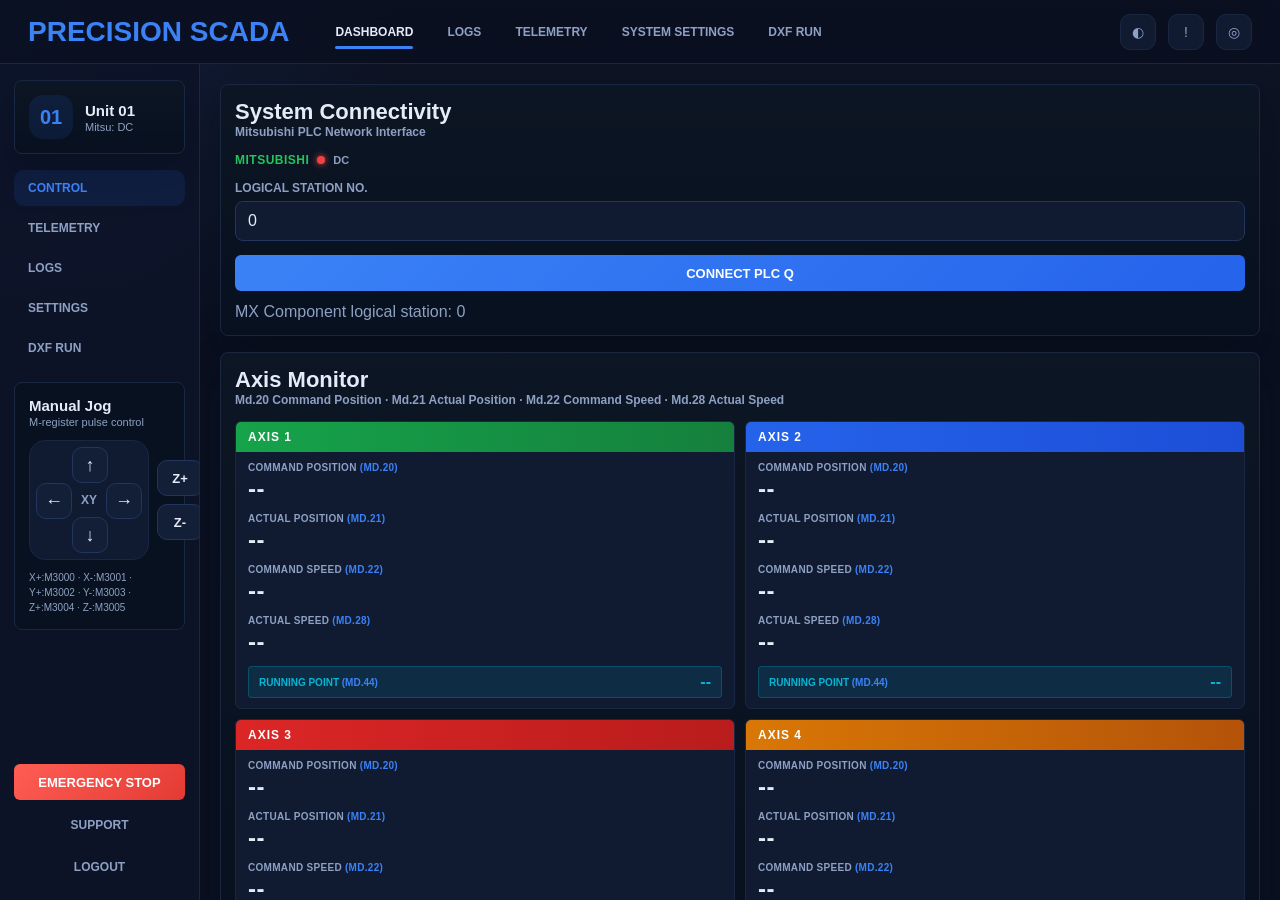
==== test1/ui/index.html @ fdf88c10 "30/4" ====
<!DOCTYPE html>
<html lang="en" class="theme-dark">

<head>
  <meta charset="utf-8">
  <meta name="viewport" content="width=device-width, initial-scale=1.0">
  <title>Gantry SCADA Robot Control</title>
  <link rel="stylesheet" href="styles.css">
</head>

<body>
  <div class="app-shell">
    <header class="topbar">
      <div class="brand-block">
        <div class="brand-title">PRECISION SCADA</div>
        <nav class="top-nav">
          <button class="nav-link is-active" data-view="control">DASHBOARD</button>
          <button class="nav-link" data-view="logs">LOGS</button>
          <button class="nav-link" data-view="telemetry">TELEMETRY</button>
          <button class="nav-link" data-placeholder="SYSTEM SETTINGS">SYSTEM SETTINGS</button>
          <button class="nav-link" data-view="dxf">DXF RUN</button>
        </nav>
      </div>
      <div class="top-actions">
        <button id="theme-toggle" class="icon-button" title="Toggle theme">◐</button>
        <button class="icon-button" data-placeholder="NOTIFICATIONS" title="Notifications">!</button>
        <button class="icon-button" data-placeholder="PROFILE" title="Profile">◎</button>
      </div>
    </header>

    <aside class="sidebar">
      <div class="unit-card">
        <div class="unit-badge">01</div>
        <div>
          <div class="unit-title">Unit 01</div>
          <div class="unit-subtitle" id="sidebar-status">Mitsu: DC</div>
        </div>
      </div>

      <nav class="side-nav">
        <button class="side-link is-active" data-view="control">CONTROL</button>
        <button class="side-link" data-view="telemetry">TELEMETRY</button>
        <button class="side-link" data-view="logs">LOGS</button>
        <button class="side-link" data-placeholder="SETTINGS">SETTINGS</button>
        <button class="side-link" data-view="dxf">DXF RUN</button>
      </nav>

      <!-- Manual Jog in sidebar -->
      <div class="sidebar-jog">
        <div class="sidebar-jog-title">Manual Jog</div>
        <div class="sidebar-jog-subtitle">M-register pulse control</div>
        <div class="jog-layout-sidebar">
          <div class="jog-pad-sm">
            <button class="jog-btn-sm up" data-jog-offset="2">↑</button>
            <button class="jog-btn-sm left" data-jog-offset="1">←</button>
            <button class="jog-btn-sm right" data-jog-offset="0">→</button>
            <button class="jog-btn-sm down" data-jog-offset="3">↓</button>
            <div class="jog-center-sm">XY</div>
          </div>
          <div class="jog-z-stack-sm">
            <button class="jog-btn-sm z" data-jog-offset="4">Z+</button>
            <button class="jog-btn-sm z" data-jog-offset="5">Z-</button>
          </div>
        </div>
        <div class="jog-addr-info">X+:M3000 · X-:M3001 · Y+:M3002 · Y-:M3003 ·
          Z+:M3004 · Z-:M3005</div>
      </div>

      <div class="sidebar-footer">
        <button id="emergency-stop" class="danger-button full-width">EMERGENCY STOP</button>
        <button class="side-footer-link" data-placeholder="SUPPORT">SUPPORT</button>
        <button class="side-footer-link" data-placeholder="LOGOUT">LOGOUT</button>
      </div>
    </aside>

    <main class="content">
      <!-- ========== DASHBOARD ========== -->
      <section id="view-control" class="view is-active">
        <div class="dashboard-grid">
          <!-- System Connectivity -->
          <div class="panel panel-connection">
            <div class="panel-header">
              <div>
                <div class="panel-title">System Connectivity</div>
                <div class="panel-subtitle">Mitsubishi PLC Network Interface</div>
              </div>
            </div>

            <div class="conn-section">
              <div class="conn-label-row">
                <span class="conn-brand">MITSUBISHI</span>
                <span id="plc-status-dot" class="status-dot disconnected"></span>
                <span id="plc-status-text" class="status-dot-text">DC</span>
              </div>
              <label class="field-label" for="plc-station">LOGICAL STATION NO.</label>
              <input id="plc-station" class="text-input" type="number" value="0">
              <button id="connect-button" class="primary-button full-width connect-btn-q">CONNECT PLC Q</button>
            </div>

            <div id="connection-meta" class="muted-text" style="margin-top:12px;">MX Component logical station: 0</div>
          </div>

          <!-- Axis Monitor -->
          <div class="panel panel-axis-monitor">
            <div class="panel-header">
              <div>
                <div class="panel-title">Axis Monitor</div>
                <div class="panel-subtitle">Md.20 Command Position · Md.21 Actual Position · Md.22 Command Speed · Md.28
                  Actual Speed</div>
              </div>
            </div>
            <div class="axis-grid" id="axis-grid">
              <!-- Axis 1 -->
              <div class="axis-card">
                <div class="axis-header accent-axis-1">AXIS 1</div>
                <div class="axis-body">
                  <div class="axis-field">
                    <div class="axis-field-label">COMMAND POSITION <span class="axis-md">(Md.20)</span></div>
                    <div class="axis-field-value" id="axis1-md20">--</div>
                  </div>
                  <div class="axis-field">
                    <div class="axis-field-label">ACTUAL POSITION <span class="axis-md">(Md.21)</span></div>
                    <div class="axis-field-value" id="axis1-md21">--</div>
                  </div>
                  <div class="axis-field">
                    <div class="axis-field-label">COMMAND SPEED <span class="axis-md">(Md.22)</span></div>
                    <div class="axis-field-value" id="axis1-md22">--</div>
                  </div>
                  <div class="axis-field">
                    <div class="axis-field-label">ACTUAL SPEED <span class="axis-md">(Md.28)</span></div>
                    <div class="axis-field-value" id="axis1-md28">--</div>
                  </div>
                  <div class="axis-running-point" id="axis1-rp-bar">
                    <span class="rp-label">RUNNING POINT <span class="axis-md">(Md.44)</span></span>
                    <span class="rp-value" id="axis1-md44">--</span>
                  </div>
                </div>
              </div>
              <!-- Axis 2 -->
              <div class="axis-card">
                <div class="axis-header accent-axis-2">AXIS 2</div>
                <div class="axis-body">
                  <div class="axis-field">
                    <div class="axis-field-label">COMMAND POSITION <span class="axis-md">(Md.20)</span></div>
                    <div class="axis-field-value" id="axis2-md20">--</div>
                  </div>
                  <div class="axis-field">
                    <div class="axis-field-label">ACTUAL POSITION <span class="axis-md">(Md.21)</span></div>
                    <div class="axis-field-value" id="axis2-md21">--</div>
                  </div>
                  <div class="axis-field">
                    <div class="axis-field-label">COMMAND SPEED <span class="axis-md">(Md.22)</span></div>
                    <div class="axis-field-value" id="axis2-md22">--</div>
                  </div>
                  <div class="axis-field">
                    <div class="axis-field-label">ACTUAL SPEED <span class="axis-md">(Md.28)</span></div>
                    <div class="axis-field-value" id="axis2-md28">--</div>
                  </div>
                  <div class="axis-running-point" id="axis2-rp-bar">
                    <span class="rp-label">RUNNING POINT <span class="axis-md">(Md.44)</span></span>
                    <span class="rp-value" id="axis2-md44">--</span>
                  </div>
                </div>
              </div>
              <!-- Axis 3 -->
              <div class="axis-card">
                <div class="axis-header accent-axis-3">AXIS 3</div>
                <div class="axis-body">
                  <div class="axis-field">
                    <div class="axis-field-label">COMMAND POSITION <span class="axis-md">(Md.20)</span></div>
                    <div class="axis-field-value" id="axis3-md20">--</div>
                  </div>
                  <div class="axis-field">
                    <div class="axis-field-label">ACTUAL POSITION <span class="axis-md">(Md.21)</span></div>
                    <div class="axis-field-value" id="axis3-md21">--</div>
                  </div>
                  <div class="axis-field">
                    <div class="axis-field-label">COMMAND SPEED <span class="axis-md">(Md.22)</span></div>
                    <div class="axis-field-value" id="axis3-md22">--</div>
                  </div>
                  <div class="axis-field">
                    <div class="axis-field-label">ACTUAL SPEED <span class="axis-md">(Md.28)</span></div>
                    <div class="axis-field-value" id="axis3-md28">--</div>
                  </div>
                  <div class="axis-running-point" id="axis3-rp-bar">
                    <span class="rp-label">RUNNING POINT <span class="axis-md">(Md.44)</span></span>
                    <span class="rp-value" id="axis3-md44">--</span>
                  </div>
                </div>
              </div>
              <!-- Axis 4 -->
              <div class="axis-card">
                <div class="axis-header accent-axis-4">AXIS 4</div>
                <div class="axis-body">
                  <div class="axis-field">
                    <div class="axis-field-label">COMMAND POSITION <span class="axis-md">(Md.20)</span></div>
                    <div class="axis-field-value" id="axis4-md20">--</div>
                  </div>
                  <div class="axis-field">
                    <div class="axis-field-label">ACTUAL POSITION <span class="axis-md">(Md.21)</span></div>
                    <div class="axis-field-value" id="axis4-md21">--</div>
                  </div>
                  <div class="axis-field">
                    <div class="axis-field-label">COMMAND SPEED <span class="axis-md">(Md.22)</span></div>
                    <div class="axis-field-value" id="axis4-md22">--</div>
                  </div>
                  <div class="axis-field">
                    <div class="axis-field-label">ACTUAL SPEED <span class="axis-md">(Md.28)</span></div>
                    <div class="axis-field-value" id="axis4-md28">--</div>
                  </div>
                  <div class="axis-running-point" id="axis4-rp-bar">
                    <span class="rp-label">RUNNING POINT <span class="axis-md">(Md.44)</span></span>
                    <span class="rp-value" id="axis4-md44">--</span>
                  </div>
                </div>
              </div>
            </div>
          </div>

          <!-- System Events -->
          <div class="panel panel-events">
            <div class="panel-header">
              <div>
                <div class="panel-title">System Events</div>
                <div class="panel-subtitle">DXF run progress · Errors · Connection events</div>
              </div>
              <button id="clear-events-button" class="text-button">Clear</button>
            </div>
            <div id="events-list" class="events-list">
              <div id="events-empty" class="events-empty">No events yet.</div>
            </div>
          </div>
        </div>
      </section>

      <!-- ========== LOGS ========== -->
      <section id="view-logs" class="view">
        <div class="panel">
          <div class="panel-header">
            <div>
              <div class="panel-title">Logs</div>
              <div class="panel-subtitle">Các giao dịch đọc/ghi PLC</div>
            </div>
            <div>
              <button id="clear-logs-button" class="text-button">Clear</button>
            </div>
          </div>

          <div class="table-frame">
            <table class="data-table compact">
              <thead>
                <tr>
                  <th>Time</th>
                  <th>Dir</th>
                  <th>Address</th>
                  <th>Value</th>
                  <th>Status</th>
                  <th>Message</th>
                </tr>
              </thead>
              <tbody id="logs-table-body"></tbody>
            </table>
            <div id="logs-empty" class="empty-state">No logs yet.</div>
          </div>
        </div>
      </section>

      <!-- ========== TELEMETRY ========== -->
      <section id="view-telemetry" class="view">
        <div class="panel">
          <div class="panel-header">
            <div>
              <div class="panel-title">Telemetry</div>
              <div class="panel-subtitle">Live D registers and Un\\Gx buffers</div>
            </div>
          </div>

          <div id="telemetry-content" class="telemetry-content">
            <!-- content populated by app.js renderTelemetry() -->
            <div class="telemetry-empty">Không có dữ liệu telemetry. Kết nối PLC để kích hoạt.</div>
          </div>

          <div class="telemetry-actions" style="margin-top:12px; display:flex; gap:8px; align-items:center;">
            <input id="write-buffer-path" class="text-input compact" type="text" placeholder="D100, M10, U0\G2006..."
              value="D100" style="width:240px;" />
            <input id="write-buffer-value" class="text-input compact" type="number" placeholder="Value" value="12345"
              style="width:140px;" />
            <button id="write-buffer-button" class="primary-button compact">Write Data</button>
          </div>
        </div>
      </section>

      <!-- ========== DXF RUN ========== -->
      <section id="view-dxf" class="view">
        <div class="panel dxf-toolbar">
          <div class="toolbar-field toolbar-path">
            <input id="cad-path" class="text-input compact" type="text" placeholder="Đường dẫn cad" readonly>
          </div>
          <div class="toolbar-field toolbar-file">
            <input id="cad-file" class="text-input compact" type="text" placeholder="Tên file" readonly>
          </div>
          <button id="open-dxf" class="primary-button toolbar-open compact">Open</button>
        </div>

        <div class="dxf-grid">
          <div class="panel panel-preview">
            <div class="preview-frame">
              <svg id="cad-preview" viewBox="0 0 1000 560" preserveAspectRatio="xMidYMid meet"></svg>
              <div id="cad-placeholder" class="preview-placeholder">View CAD</div>
            </div>

            <div class="dxf-actions">
              <div class="action-row">
                <button class="primary-button" data-assign-slot="start">Điểm bắt đầu</button>
                <button class="primary-button" data-assign-slot="glueStart">Bắt đầu bơm keo</button>
                <button class="primary-button" data-assign-slot="glueEnd">Kết thúc bơm keo</button>
                <button class="primary-button" data-process-key="zDown">Z hạ</button>
                <button class="primary-button" data-process-key="zSafe">Z an toàn</button>
                <button class="primary-button" data-process-key="speed">Tốc độ</button>
              </div>
              <div class="action-row">
                <button id="import-cad-to-process-button" class="primary-button">Import CAD → Process</button>
                <button id="send-cad-x-button" class="primary-button">Send CAD X</button>
                <button class="primary-button secondary-tone" data-run-action="resume">Resume</button>
                <button class="primary-button secondary-tone" data-run-action="pause">Pause</button>
                <button class="primary-button" data-run-action="start">Start</button>
              </div>
            </div>

          </div>
          <div class="panel panel-points">
            <div class="table-frame tall">
              <table class="data-table compact points-table">
                <thead>
                  <tr>
                    <th>STT</th>
                    <th>Loại đường</th>
                    <th>Bắt đầu X</th>
                    <th>Bắt đầu Y</th>
                    <th>Kết thúc X</th>
                    <th>Kết thúc Y</th>
                    <th>Tâm X</th>
                    <th>Tâm Y</th>
                  </tr>
                </thead>
                <tbody id="points-table-body"></tbody>
              </table>
            </div>
          </div>

          <div class="panel panel-process">
            <div class="table-frame short">
              <table class="data-table compact">
                <thead>
                  <tr>
                    <th>Loại chuyển động</th>
                    <th>Giá trị M code</th>
                    <th>Dwell</th>
                    <th>Tốc độ</th>
                    <th>Tọa độ cuối (X;Y)</th>
                    <th>Tọa độ tâm (X;Y)</th>
                  </tr>
                </thead>
                <tbody id="process-table-body"></tbody>
              </table>
            </div>

            <!-- Instruction / Notes area added -->
            <div class="dxf-notes"
              style="margin-top: 12px; font-size: 12px; color: var(--muted); display: flex; gap: 20px;">
              <strong>Giá trị M code:</strong>
              <span>M code = 1 (Bật bơm keo)</span>
              <span>M code = 2 (Dừng bơm keo)</span>
            </div>

          </div>
        </div>
      </section>
    </main>
  </div>

  <div id="toast-container" class="toast-container"></div>

  <div id="prompt-modal" class="modal-backdrop hidden">
    <div class="modal-card">
      <div id="modal-title" class="modal-title">Input</div>
      <div id="modal-label" class="modal-label"></div>
      <input id="modal-input" class="text-input" type="text">
      <div class="modal-actions">
        <button id="modal-cancel" class="secondary-button">Cancel</button>
        <button id="modal-confirm" class="primary-button">OK</button>
      </div>
    </div>
  </div>

  <script src="app.js"></script>
</body>

</html>
---- test1/ui/styles.css ----
:root {
  --bg: #0a1020;
  --bg-elevated: #0f172a;
  --panel: #08111f;
  --panel-2: #101b31;
  --panel-3: #131f36;
  --border: #1a2743;
  --border-strong: #23355d;
  --text: #e5ecf8;
  --muted: #8ea0c3;
  --brand: #3b82f6;
  --brand-strong: #2563eb;
  --green: #22c55e;
  --orange: #fb923c;
  --red: #ef4444;
  --yellow: #f8cc63;
  --cyan: #06b6d4;
  --card-shadow: 0 18px 40px rgba(3, 8, 20, 0.32);
  --radius-lg: 8px;
  --radius-md: 6px;
  --radius-sm: 4px;
  --font: "Segoe UI", Arial, sans-serif;
}

html.theme-light {
  --bg: #f4f7fc;
  --bg-elevated: #ffffff;
  --panel: #ffffff;
  --panel-2: #f7f9fe;
  --panel-3: #eff4ff;
  --border: #d7e1f4;
  --border-strong: #c2d2ef;
  --text: #152238;
  --muted: #6d7f9c;
  --brand: #2563eb;
  --brand-strong: #1d4ed8;
  --green: #16a34a;
  --orange: #f97316;
  --red: #dc2626;
  --yellow: #d8a322;
  --cyan: #0891b2;
  --card-shadow: 0 20px 36px rgba(37, 99, 235, 0.12);
}

* { box-sizing: border-box; }

html, body {
  width: 100%; height: 100%; margin: 0;
  font-family: var(--font);
  background: var(--bg);
  color: var(--text);
}
body { overflow: hidden; }
button, input { font: inherit; }
button { cursor: pointer; }
.hidden { display: none !important; }

/* ─── App Shell ─── */
.app-shell {
  display: grid;
  grid-template-columns: 240px 1fr;
  grid-template-rows: 64px 1fr;
  width: 100%; height: 100%;
  background:
    radial-gradient(circle at top left, rgba(37, 99, 235, 0.12), transparent 26%),
    linear-gradient(180deg, rgba(255,255,255,0.02), transparent 38%),
    var(--bg);
}

/* ─── Topbar ─── */
.topbar {
  grid-column: 1 / 3;
  display: flex; align-items: center; justify-content: space-between;
  padding: 0 28px;
  border-bottom: 1px solid var(--border);
  background: rgba(10, 16, 32, 0.86);
  backdrop-filter: blur(14px);
}
html.theme-light .topbar { background: rgba(255,255,255,0.92); }

.brand-block { display: flex; align-items: center; gap: 34px; }
.brand-title { color: var(--brand); font-size: 28px; font-weight: 700; }

.top-nav, .top-actions, .side-nav, .sidebar-footer, .action-group, .modal-actions {
  display: flex; align-items: center;
}
.top-nav { gap: 10px; }
.top-actions { gap: 12px; }

.nav-link, .side-link, .side-footer-link, .text-button {
  border: 0; background: transparent; color: var(--muted);
  font-size: 12px; font-weight: 700; padding: 10px 12px; letter-spacing: 0;
}
.nav-link.is-active, .side-link.is-active { color: var(--text); position: relative; }
.nav-link.is-active::after {
  content: ""; position: absolute; left: 12px; right: 12px; bottom: 0;
  height: 3px; border-radius: 999px; background: var(--brand);
}

.icon-button {
  width: 36px; height: 36px; border: 1px solid var(--border); border-radius: 10px;
  background: var(--panel-2); color: var(--muted); font-size: 14px;
}

/* ─── Sidebar ─── */
.sidebar {
  display: flex; flex-direction: column; gap: 16px;
  padding: 16px 14px; border-right: 1px solid var(--border);
  background: rgba(13, 20, 40, 0.78); overflow-y: auto;
}
html.theme-light .sidebar { background: #f6f8fd; }

.unit-card, .panel, .modal-card {
  border: 1px solid var(--border); border-radius: var(--radius-lg);
  background: linear-gradient(180deg, rgba(255,255,255,0.02), transparent 80%), var(--panel);
  box-shadow: var(--card-shadow);
}
.unit-card { display: flex; align-items: center; gap: 12px; padding: 14px; }
.unit-badge {
  width: 44px; height: 44px; border-radius: 14px;
  display: flex; align-items: center; justify-content: center;
  background: rgba(37, 99, 235, 0.12); color: var(--brand);
  font-size: 20px; font-weight: 700;
}
.unit-title { font-size: 15px; font-weight: 700; }
.unit-subtitle { margin-top: 2px; font-size: 11px; color: var(--muted); }

.side-nav { flex-direction: column; align-items: stretch; gap: 4px; }
.side-link { text-align: left; border-radius: 10px; padding: 11px 14px; }
.side-link.is-active { background: rgba(37, 99, 235, 0.12); color: var(--brand); }

/* ─── Sidebar Jog ─── */
.sidebar-jog {
  padding: 14px; border: 1px solid var(--border); border-radius: var(--radius-lg);
  background: var(--panel);
}
.sidebar-jog-title { font-size: 15px; font-weight: 700; margin-bottom: 2px; }
.sidebar-jog-subtitle { font-size: 11px; color: var(--muted); margin-bottom: 12px; }

.jog-layout-sidebar { display: flex; align-items: center; gap: 8px; margin-bottom: 10px; }

.jog-pad-sm {
  position: relative; width: 120px; height: 120px;
  border-radius: 16px; background: var(--panel-2); border: 1px solid var(--border);
  flex-shrink: 0;
}
.jog-center-sm {
  position: absolute; inset: 0; display: flex; align-items: center; justify-content: center;
  color: var(--muted); font-size: 12px; font-weight: 700; pointer-events: none;
}
.jog-btn-sm {
  position: absolute; width: 36px; height: 36px;
  border: 1px solid var(--border-strong); border-radius: 10px;
  background: var(--panel-3); color: var(--text);
  font-size: 18px; font-weight: 700; cursor: pointer;
  display: flex; align-items: center; justify-content: center; padding: 0;
}
.jog-btn-sm.up { top: 6px; left: 42px; }
.jog-btn-sm.left { top: 42px; left: 6px; }
.jog-btn-sm.right { top: 42px; right: 6px; }
.jog-btn-sm.down { bottom: 6px; left: 42px; }
.jog-btn-sm.z { position: static; width: 46px; font-size: 13px; height: 36px; }

.jog-z-stack-sm { display: flex; flex-direction: column; gap: 8px; }

.jog-addr-info {
  font-size: 10px; color: var(--muted); line-height: 1.5;
  word-break: break-word;
}

.sidebar-footer { margin-top: auto; flex-direction: column; align-items: stretch; gap: 8px; }

/* ─── Main Content ─── */
.content { overflow: auto; padding: 20px; }
.view { display: none; }
.view.is-active { display: block; }

/* ─── Dashboard Grid ─── */
.dashboard-grid {
  display: grid;
  grid-template-columns: 320px 1fr;
  grid-template-rows: auto 1fr;
  grid-template-areas:
    "connect axis-monitor"
    "events events";
  gap: 16px;
  min-height: calc(100vh - 100px);
}

.panel { padding: 14px; }
.panel-connection { grid-area: connect; align-self: start; }
.panel-axis-monitor { grid-area: axis-monitor; }
.panel-events { grid-area: events; display: flex; flex-direction: column; }

.panel-header {
  display: flex; align-items: center; justify-content: space-between;
  gap: 12px; margin-bottom: 14px;
}
.panel-title { font-size: 22px; font-weight: 700; }
.panel-title.center { text-align: center; }

.panel-subtitle, .muted-text, .field-label, .metric-raw,
.jog-base, .panel-caption, .slider-scale, .modal-label {
  color: var(--muted);
}
.panel-subtitle, .field-label, .metric-title,
.slider-scale, .side-footer-link, .text-button {
  font-size: 12px; font-weight: 600;
}

/* ─── Connection Section ─── */
.conn-section { margin-top: 8px; }
.conn-label-row {
  display: flex; align-items: center; gap: 8px; margin-bottom: 14px;
}
.conn-brand { font-size: 12px; font-weight: 700; color: var(--green); letter-spacing: 0.5px; }
.status-dot {
  width: 8px; height: 8px; border-radius: 50%; display: inline-block;
}
.status-dot.connected { background: var(--green); box-shadow: 0 0 6px var(--green); }
.status-dot.disconnected { background: var(--red); box-shadow: 0 0 6px var(--red); }
.status-dot-text { font-size: 11px; font-weight: 700; color: var(--muted); }

.field-label { display: block; margin-bottom: 6px; }

.text-input {
  width: 100%; border: 1px solid var(--border-strong); border-radius: 8px;
  padding: 10px 12px; margin-bottom: 14px;
  background: var(--panel-2); color: var(--text); outline: none;
}
.text-input:focus { border-color: var(--brand); box-shadow: 0 0 0 3px rgba(59,130,246,0.18); }

.primary-button, .secondary-button, .danger-button {
  border: 0; border-radius: 6px; min-height: 36px;
  padding: 0 16px; font-size: 13px; font-weight: 700; letter-spacing: 0;
}
.primary-button { color: white; background: linear-gradient(135deg, var(--brand), var(--brand-strong)); }
.primary-button.secondary-tone { background: #263755; }
.secondary-button { color: var(--text); background: var(--panel-3); border: 1px solid var(--border); }
.danger-button { color: white; background: linear-gradient(135deg, #ff5d54, #e33b34); }
.full-width { width: 100%; }

.connect-btn-q { background: linear-gradient(135deg, var(--brand), var(--brand-strong)); }

/* ─── Axis Monitor ─── */
.axis-grid {
  display: grid;
  grid-template-columns: repeat(4, 1fr);
  gap: 12px;
}

.axis-card {
  border: 1px solid var(--border); border-radius: var(--radius-md);
  background: var(--panel-2); overflow: hidden;
}
.axis-header {
  padding: 8px 12px; font-size: 12px; font-weight: 800;
  letter-spacing: 1px; color: #fff;
}
.axis-header.accent-axis-1 { background: linear-gradient(90deg, #16a34a, #15803d); }
.axis-header.accent-axis-2 { background: linear-gradient(90deg, #2563eb, #1d4ed8); }
.axis-header.accent-axis-3 { background: linear-gradient(90deg, #dc2626, #b91c1c); }
.axis-header.accent-axis-4 { background: linear-gradient(90deg, #d97706, #b45309); }

.axis-body { padding: 10px 12px; }

.axis-field { margin-bottom: 10px; }
.axis-field-label {
  font-size: 10px; font-weight: 700; color: var(--muted);
  text-transform: uppercase; letter-spacing: 0.3px; margin-bottom: 2px;
}
.axis-md { color: var(--brand); }
.axis-field-value {
  font-size: 24px; font-weight: 700; font-variant-numeric: tabular-nums;
  color: var(--text); min-height: 28px; letter-spacing: 0.5px;
}

.axis-running-point {
  display: flex; align-items: center; justify-content: space-between;
  padding: 6px 10px; border-radius: var(--radius-sm);
  background: rgba(6, 182, 212, 0.12); border: 1px solid rgba(6, 182, 212, 0.25);
  margin-top: 8px;
}
.axis-running-point.active {
  background: rgba(34, 197, 94, 0.15); border-color: rgba(34, 197, 94, 0.35);
}
.rp-label { font-size: 10px; font-weight: 700; color: var(--cyan); text-transform: uppercase; }
.rp-value { font-size: 16px; font-weight: 800; color: var(--cyan); }
.axis-running-point.active .rp-label,
.axis-running-point.active .rp-value { color: var(--green); }

/* ─── System Events ─── */
.events-list {
  flex: 1; overflow-y: auto;
  border: 1px solid var(--border); border-radius: var(--radius-sm);
  background: rgba(0,0,0,0.2); padding: 8px 12px;
  font-size: 13px; color: var(--muted); min-height: 140px;
}
.events-empty { padding: 16px; text-align: center; color: var(--muted); font-size: 12px; }
.event-row { padding: 3px 0; border-bottom: 1px solid rgba(255,255,255,0.04); }
.event-row:last-child { border-bottom: none; }
.event-time { color: var(--muted); margin-right: 8px; }
.event-tag {
  display: inline-block; padding: 1px 6px; border-radius: 3px;
  font-size: 10px; font-weight: 700; margin-right: 6px;
}
.event-tag.info { background: rgba(59,130,246,0.2); color: #60a5fa; }
.event-tag.success { background: rgba(34,197,94,0.2); color: #4ade80; }
.event-tag.error { background: rgba(239,68,68,0.2); color: #f87171; }
.event-tag.security { background: rgba(168,85,247,0.2); color: #c084fc; }
.event-msg { color: var(--text); }

/* ─── Status Banner (legacy compat) ─── */
.status-banner {
  display: flex; align-items: center; min-height: 36px;
  padding: 0 14px; margin-bottom: 14px; border-radius: 10px;
  font-size: 12px; font-weight: 700;
}
.status-banner.connected { background: rgba(34,197,94,0.16); color: #74e09a; }
.status-banner.disconnected { background: rgba(239,68,68,0.18); color: #ff9999; }

/* ─── Tables ─── */
.table-frame {
  position: relative; min-height: 120px;
  border-radius: 4px; border: 1px solid var(--border);
  overflow: auto; background: rgba(255,255,255,0.02);
}
.table-frame.tall { max-height: 290px; overflow: auto; }
.table-frame.short { max-height: 300px; overflow: auto; }

.data-table { width: 100%; border-collapse: collapse; }
.data-table th, .data-table td {
  padding: 10px 12px; border-bottom: 1px solid var(--border);
  text-align: left; font-size: 12px;
}
.data-table th {
  position: sticky; top: 0; z-index: 5;
  background: rgba(19, 31, 54, 0.98);
  font-size: 11px; color: var(--muted);
}
html.theme-light .data-table th { background: rgba(239, 244, 255, 0.98); }

.data-table tbody tr { transition: background 0.15s ease; }
.data-table tbody tr:hover { background: rgba(59, 130, 246, 0.08); }
.data-table tbody tr.is-selected { background: rgba(59, 130, 246, 0.16); }

.data-table.compact th, .data-table.compact td { font-size: 11px; padding: 6px 4px; }
.data-table .text-input {
  background: transparent; border: 1px solid transparent;
  border-radius: 4px; padding: 4px; font-size: 11px;
  color: var(--text); box-shadow: none; transition: all 0.2s; text-align: center;
}
.data-table .text-input:hover { background: rgba(255,255,255,0.04); border-color: var(--border); }
.data-table .text-input:focus {
  background: var(--panel-2); border-color: var(--brand);
  box-shadow: 0 0 0 2px rgba(59,130,246,0.2);
}

.action-col { width: 48px; }
.row-action {
  border: 0; width: 26px; height: 26px; border-radius: 8px;
  background: rgba(239, 68, 68, 0.14); color: #ff9f9f;
}

.empty-state {
  display: flex; align-items: center; justify-content: center;
  min-height: 120px; padding: 20px; text-align: center; color: var(--muted);
}

/* ─── DXF View ─── */
.dxf-toolbar {
  display: flex; align-items: flex-end; gap: 12px;
  margin-bottom: 16px; padding: 12px 20px;
  background: var(--panel-2); border-radius: var(--radius-md);
  border: 1px solid var(--border);
}
.toolbar-field { flex: 1; }
.toolbar-field.toolbar-file { flex: 0 0 200px; }
.toolbar-field .text-input { margin-bottom: 0; padding: 8px 12px; font-size: 13px; border-radius: var(--radius-sm); }
.toolbar-open { min-height: 38px; padding: 0 16px; }

.dxf-grid {
  display: grid;
  grid-template-columns: minmax(600px, 1fr) 520px;
  grid-template-areas:
    "preview points"
    "preview process";
  gap: 16px; align-items: start;
}
.panel-preview { grid-area: preview; }
.panel-points { grid-area: points; }
.panel-process { grid-area: process; }

.preview-frame {
  position: relative; height: 610px;
  border-radius: var(--radius-md); overflow: hidden;
  background: #000; cursor: grab;
}
.preview-frame:active { cursor: grabbing; }
#cad-preview { width: 100%; height: 100%; display: block; }
.preview-placeholder {
  position: absolute; inset: 0; display: flex; align-items: center; justify-content: center;
  color: rgba(255,255,255,0.85); font-size: 42px; pointer-events: none;
}

.dxf-actions { display: flex; flex-direction: column; gap: 12px; margin-top: 16px; }
.action-row { display: flex; flex-wrap: wrap; gap: 12px; align-items: center; }

/* ─── Toasts ─── */
.toast-container {
  position: fixed; right: 18px; top: 78px;
  display: flex; flex-direction: column; gap: 10px; z-index: 50;
}
.toast {
  min-width: 280px; max-width: 400px; padding: 12px 14px;
  border-radius: 12px; border: 1px solid var(--border);
  background: var(--panel-2); box-shadow: var(--card-shadow);
}
.toast.success { border-color: rgba(34,197,94,0.28); }
.toast.error { border-color: rgba(239,68,68,0.28); }
.toast-title { font-size: 13px; font-weight: 700; }
.toast-message { margin-top: 4px; color: var(--muted); font-size: 12px; line-height: 1.4; }

/* ─── Modal ─── */
.modal-backdrop {
  position: fixed; inset: 0; display: flex; align-items: center; justify-content: center;
  background: rgba(4, 10, 20, 0.52); z-index: 60;
}
.modal-card { width: min(420px, calc(100vw - 32px)); padding: 22px; }
.modal-title { font-size: 20px; font-weight: 700; margin-bottom: 10px; }
.modal-label { margin-bottom: 14px; font-size: 13px; line-height: 1.45; }
.modal-actions { justify-content: flex-end; gap: 10px; }

/* ─── CAD SVG ─── */
.cad-line { fill: none; stroke: rgba(215,244,255,0.9); stroke-width: 2.2; }
.cad-point { fill: #fff0a8; stroke: rgba(0,43,72,0.9); stroke-width: 1.4; cursor: pointer; }
.cad-point.is-selected { stroke: #ff9d2f; stroke-width: 3; }
.cad-assignment-text {
  fill: white; font-size: 13px; font-weight: 700;
  text-anchor: middle; dominant-baseline: middle; pointer-events: none;
}

/* ─── Telemetry ─── */
.telemetry-table { width: 100%; border-collapse: collapse; margin-bottom: 8px; }
.telemetry-table th, .telemetry-table td { padding: 6px 8px; font-size: 13px; border-bottom: 1px solid var(--border); }
.telemetry-section { margin-bottom: 8px; }
.telemetry-buffer { margin-bottom: 6px; font-size: 13px; color: var(--muted); }
.buffer-path { font-weight: 700; }
.buffer-values { margin-top: 4px; }
.buffer-status { margin-top: 4px; font-size: 12px; }

/* ─── Responsive ─── */
@media (max-width: 1600px) {
  .axis-grid { grid-template-columns: repeat(4, 1fr); gap: 10px; }
  .dxf-grid { grid-template-columns: minmax(500px, 1fr) 380px; }
}

@media (max-width: 1360px) {
  .app-shell { grid-template-columns: 200px 1fr; }
  .dashboard-grid {
    grid-template-columns: 1fr;
    grid-template-areas: "connect" "axis-monitor" "events";
  }
  .axis-grid { grid-template-columns: repeat(2, 1fr); }
  .dxf-grid {
    grid-template-columns: 1fr;
    grid-template-areas: "preview" "points" "process";
  }
}

@media (max-width: 900px) {
  .axis-grid { grid-template-columns: 1fr; }
}
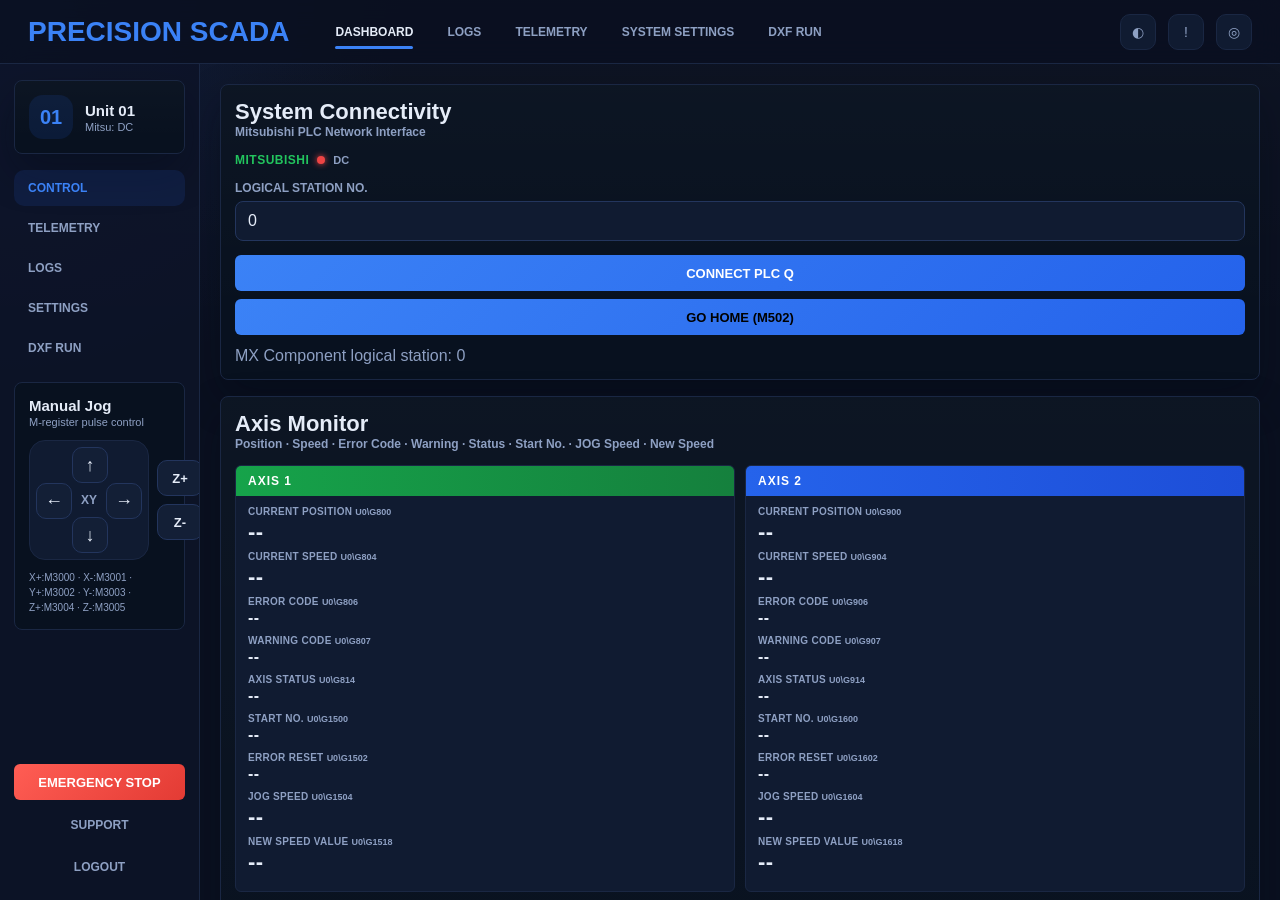
==== commit c690df94: "new1" ====
--- a/test1/ui/index.html
+++ b/test1/ui/index.html
@@ -95,6 +95,7 @@
               <label class="field-label" for="plc-station">LOGICAL STATION NO.</label>
               <input id="plc-station" class="text-input" type="number" value="0">
               <button id="connect-button" class="primary-button full-width connect-btn-q">CONNECT PLC Q</button>
+              <button id="go-home-btn" class="primary-button full-width" style="margin-top: 8px; background-color: var(--warning-color, #eab308); color: black; border: none;">GO HOME (M502)</button>
             </div>
 
             <div id="connection-meta" class="muted-text" style="margin-top:12px;">MX Component logical station: 0</div>
@@ -105,115 +106,11 @@
             <div class="panel-header">
               <div>
                 <div class="panel-title">Axis Monitor</div>
-                <div class="panel-subtitle">Md.20 Command Position · Md.21 Actual Position · Md.22 Command Speed · Md.28
-                  Actual Speed</div>
+                <div class="panel-subtitle">Position · Speed · Error Code · Warning · Status · Start No. · JOG Speed · New Speed</div>
               </div>
             </div>
             <div class="axis-grid" id="axis-grid">
-              <!-- Axis 1 -->
-              <div class="axis-card">
-                <div class="axis-header accent-axis-1">AXIS 1</div>
-                <div class="axis-body">
-                  <div class="axis-field">
-                    <div class="axis-field-label">COMMAND POSITION <span class="axis-md">(Md.20)</span></div>
-                    <div class="axis-field-value" id="axis1-md20">--</div>
-                  </div>
-                  <div class="axis-field">
-                    <div class="axis-field-label">ACTUAL POSITION <span class="axis-md">(Md.21)</span></div>
-                    <div class="axis-field-value" id="axis1-md21">--</div>
-                  </div>
-                  <div class="axis-field">
-                    <div class="axis-field-label">COMMAND SPEED <span class="axis-md">(Md.22)</span></div>
-                    <div class="axis-field-value" id="axis1-md22">--</div>
-                  </div>
-                  <div class="axis-field">
-                    <div class="axis-field-label">ACTUAL SPEED <span class="axis-md">(Md.28)</span></div>
-                    <div class="axis-field-value" id="axis1-md28">--</div>
-                  </div>
-                  <div class="axis-running-point" id="axis1-rp-bar">
-                    <span class="rp-label">RUNNING POINT <span class="axis-md">(Md.44)</span></span>
-                    <span class="rp-value" id="axis1-md44">--</span>
-                  </div>
-                </div>
-              </div>
-              <!-- Axis 2 -->
-              <div class="axis-card">
-                <div class="axis-header accent-axis-2">AXIS 2</div>
-                <div class="axis-body">
-                  <div class="axis-field">
-                    <div class="axis-field-label">COMMAND POSITION <span class="axis-md">(Md.20)</span></div>
-                    <div class="axis-field-value" id="axis2-md20">--</div>
-                  </div>
-                  <div class="axis-field">
-                    <div class="axis-field-label">ACTUAL POSITION <span class="axis-md">(Md.21)</span></div>
-                    <div class="axis-field-value" id="axis2-md21">--</div>
-                  </div>
-                  <div class="axis-field">
-                    <div class="axis-field-label">COMMAND SPEED <span class="axis-md">(Md.22)</span></div>
-                    <div class="axis-field-value" id="axis2-md22">--</div>
-                  </div>
-                  <div class="axis-field">
-                    <div class="axis-field-label">ACTUAL SPEED <span class="axis-md">(Md.28)</span></div>
-                    <div class="axis-field-value" id="axis2-md28">--</div>
-                  </div>
-                  <div class="axis-running-point" id="axis2-rp-bar">
-                    <span class="rp-label">RUNNING POINT <span class="axis-md">(Md.44)</span></span>
-                    <span class="rp-value" id="axis2-md44">--</span>
-                  </div>
-                </div>
-              </div>
-              <!-- Axis 3 -->
-              <div class="axis-card">
-                <div class="axis-header accent-axis-3">AXIS 3</div>
-                <div class="axis-body">
-                  <div class="axis-field">
-                    <div class="axis-field-label">COMMAND POSITION <span class="axis-md">(Md.20)</span></div>
-                    <div class="axis-field-value" id="axis3-md20">--</div>
-                  </div>
-                  <div class="axis-field">
-                    <div class="axis-field-label">ACTUAL POSITION <span class="axis-md">(Md.21)</span></div>
-                    <div class="axis-field-value" id="axis3-md21">--</div>
-                  </div>
-                  <div class="axis-field">
-                    <div class="axis-field-label">COMMAND SPEED <span class="axis-md">(Md.22)</span></div>
-                    <div class="axis-field-value" id="axis3-md22">--</div>
-                  </div>
-                  <div class="axis-field">
-                    <div class="axis-field-label">ACTUAL SPEED <span class="axis-md">(Md.28)</span></div>
-                    <div class="axis-field-value" id="axis3-md28">--</div>
-                  </div>
-                  <div class="axis-running-point" id="axis3-rp-bar">
-                    <span class="rp-label">RUNNING POINT <span class="axis-md">(Md.44)</span></span>
-                    <span class="rp-value" id="axis3-md44">--</span>
-                  </div>
-                </div>
-              </div>
-              <!-- Axis 4 -->
-              <div class="axis-card">
-                <div class="axis-header accent-axis-4">AXIS 4</div>
-                <div class="axis-body">
-                  <div class="axis-field">
-                    <div class="axis-field-label">COMMAND POSITION <span class="axis-md">(Md.20)</span></div>
-                    <div class="axis-field-value" id="axis4-md20">--</div>
-                  </div>
-                  <div class="axis-field">
-                    <div class="axis-field-label">ACTUAL POSITION <span class="axis-md">(Md.21)</span></div>
-                    <div class="axis-field-value" id="axis4-md21">--</div>
-                  </div>
-                  <div class="axis-field">
-                    <div class="axis-field-label">COMMAND SPEED <span class="axis-md">(Md.22)</span></div>
-                    <div class="axis-field-value" id="axis4-md22">--</div>
-                  </div>
-                  <div class="axis-field">
-                    <div class="axis-field-label">ACTUAL SPEED <span class="axis-md">(Md.28)</span></div>
-                    <div class="axis-field-value" id="axis4-md28">--</div>
-                  </div>
-                  <div class="axis-running-point" id="axis4-rp-bar">
-                    <span class="rp-label">RUNNING POINT <span class="axis-md">(Md.44)</span></span>
-                    <span class="rp-value" id="axis4-md44">--</span>
-                  </div>
-                </div>
-              </div>
+              <!-- Generated dynamically by app.js -->
             </div>
           </div>
 
@@ -273,6 +170,11 @@
               <div class="panel-title">Telemetry</div>
               <div class="panel-subtitle">Live D registers and Un\\Gx buffers</div>
             </div>
+          </div>
+
+          <div class="telemetry-actions" style="margin-bottom: 12px; display:flex; gap:8px; align-items:center;">
+            <input id="telemetry-watch-input" class="text-input compact" type="text" placeholder="D100, M10, U0\G800..." value="U0\G800, U0\G900, U0\G1000, U0\G1100" style="flex: 1;" />
+            <button id="telemetry-watch-btn" class="primary-button compact">Update Watch List</button>
           </div>
 
           <div id="telemetry-content" class="telemetry-content">
--- a/test1/ui/styles.css
+++ b/test1/ui/styles.css
@@ -264,15 +264,19 @@
 
 .axis-body { padding: 10px 12px; }
 
-.axis-field { margin-bottom: 10px; }
+.axis-field { margin-bottom: 6px; }
 .axis-field-label {
   font-size: 10px; font-weight: 700; color: var(--muted);
   text-transform: uppercase; letter-spacing: 0.3px; margin-bottom: 2px;
 }
 .axis-md { color: var(--brand); }
+.axis-addr { color: var(--muted); font-size: 9px; font-weight: 600; letter-spacing: 0; text-transform: none; }
 .axis-field-value {
-  font-size: 24px; font-weight: 700; font-variant-numeric: tabular-nums;
-  color: var(--text); min-height: 28px; letter-spacing: 0.5px;
+  font-size: 22px; font-weight: 700; font-variant-numeric: tabular-nums;
+  color: var(--text); min-height: 26px; letter-spacing: 0.5px;
+}
+.axis-field-value.sm {
+  font-size: 16px; min-height: 20px;
 }
 
 .axis-running-point {
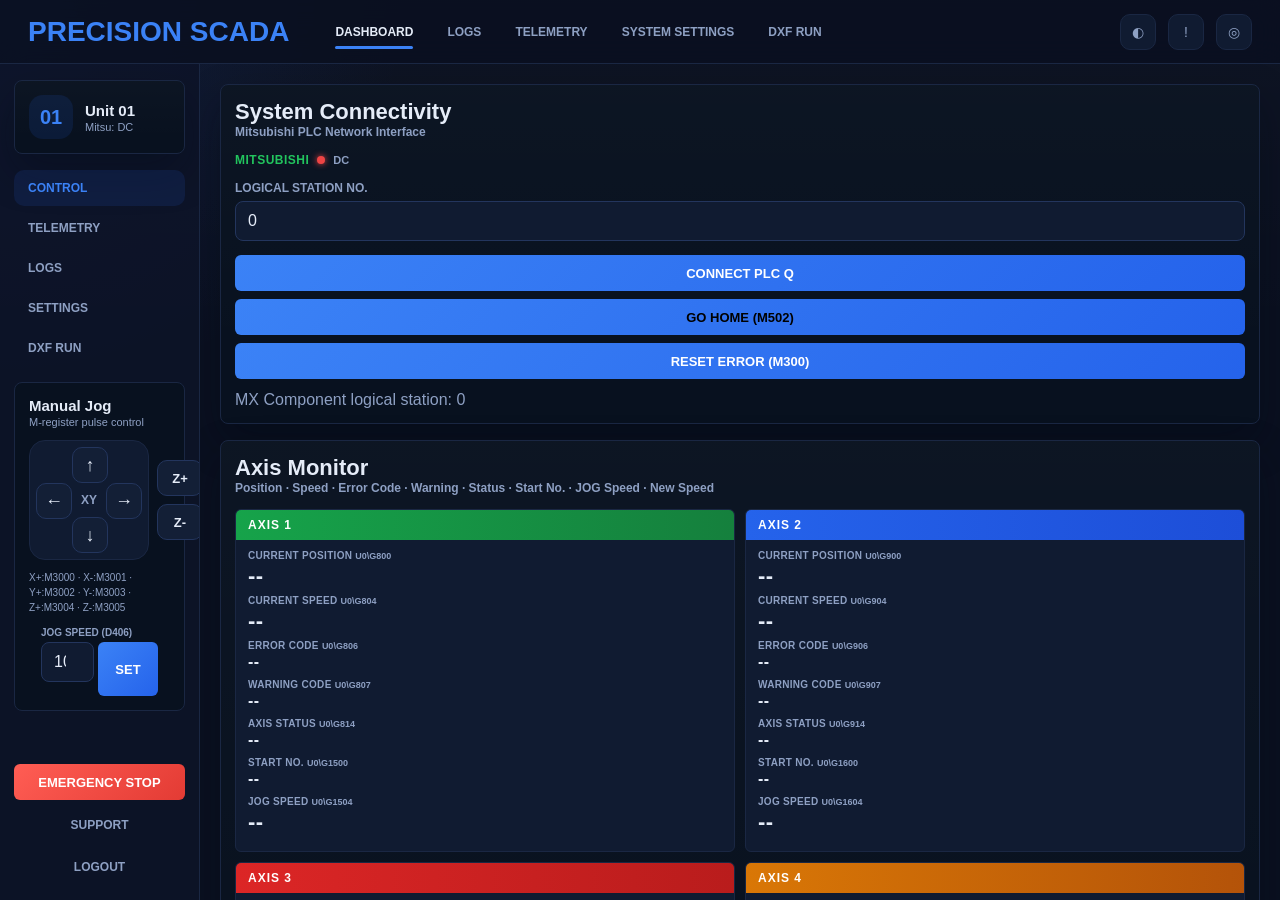
==== commit 61d7cab7: "new2" ====
--- a/test1/ui/index.html
+++ b/test1/ui/index.html
@@ -64,6 +64,13 @@
         </div>
         <div class="jog-addr-info">X+:M3000 · X-:M3001 · Y+:M3002 · Y-:M3003 ·
           Z+:M3004 · Z-:M3005</div>
+        <div class="jog-distance-container" style="margin-top: 12px; padding: 0 12px;">
+          <label class="field-label" style="font-size: 10px; margin-bottom: 4px; color: var(--muted);">JOG SPEED (D406)</label>
+          <div style="display: flex; gap: 4px;">
+            <input id="jog-speed-input" class="text-input compact" type="number" value="1000" step="0.001" style="flex: 1;">
+            <button id="set-jog-speed-btn" class="primary-button compact" style="min-width: 60px;">SET</button>
+          </div>
+        </div>
       </div>
 
       <div class="sidebar-footer">
@@ -96,6 +103,7 @@
               <input id="plc-station" class="text-input" type="number" value="0">
               <button id="connect-button" class="primary-button full-width connect-btn-q">CONNECT PLC Q</button>
               <button id="go-home-btn" class="primary-button full-width" style="margin-top: 8px; background-color: var(--warning-color, #eab308); color: black; border: none;">GO HOME (M502)</button>
+              <button id="reset-error-btn" class="primary-button full-width" style="margin-top: 8px; background-color: #ef4444; color: white; border: none;">RESET ERROR (M300)</button>
             </div>
 
             <div id="connection-meta" class="muted-text" style="margin-top:12px;">MX Component logical station: 0</div>
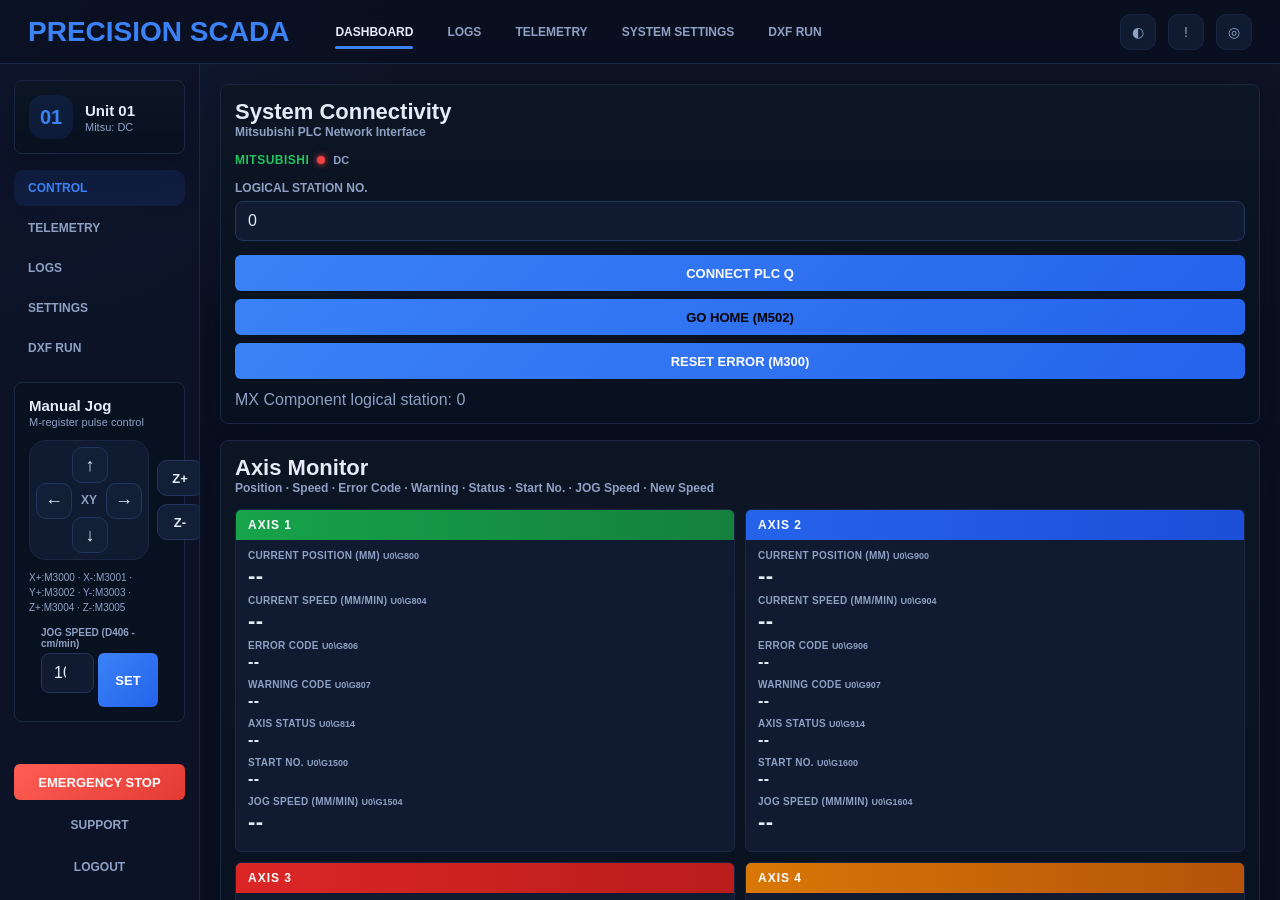
==== commit f4b166c1: "new3" ====
--- a/test1/ui/index.html
+++ b/test1/ui/index.html
@@ -65,7 +65,7 @@
         <div class="jog-addr-info">X+:M3000 · X-:M3001 · Y+:M3002 · Y-:M3003 ·
           Z+:M3004 · Z-:M3005</div>
         <div class="jog-distance-container" style="margin-top: 12px; padding: 0 12px;">
-          <label class="field-label" style="font-size: 10px; margin-bottom: 4px; color: var(--muted);">JOG SPEED (D406)</label>
+          <label class="field-label" style="font-size: 10px; margin-bottom: 4px; color: var(--muted);">JOG SPEED (D406 - cm/min)</label>
           <div style="display: flex; gap: 4px;">
             <input id="jog-speed-input" class="text-input compact" type="number" value="1000" step="0.001" style="flex: 1;">
             <button id="set-jog-speed-btn" class="primary-button compact" style="min-width: 60px;">SET</button>
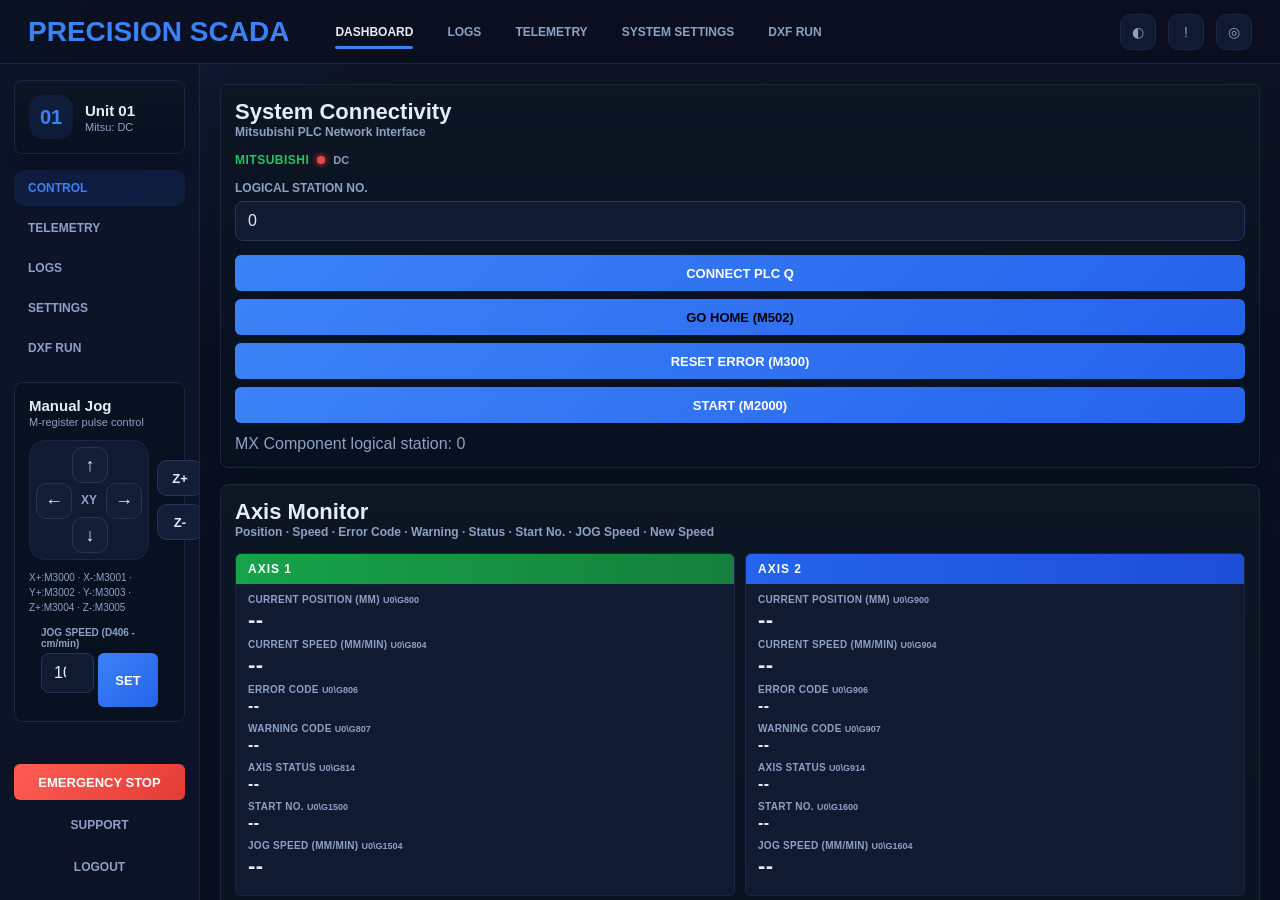
==== commit 764922c6: "new3" ====
--- a/test1/ui/index.html
+++ b/test1/ui/index.html
@@ -104,6 +104,7 @@
               <button id="connect-button" class="primary-button full-width connect-btn-q">CONNECT PLC Q</button>
               <button id="go-home-btn" class="primary-button full-width" style="margin-top: 8px; background-color: var(--warning-color, #eab308); color: black; border: none;">GO HOME (M502)</button>
               <button id="reset-error-btn" class="primary-button full-width" style="margin-top: 8px; background-color: #ef4444; color: white; border: none;">RESET ERROR (M300)</button>
+              <button id="start-btn" class="primary-button full-width" style="margin-top: 8px; background-color: #22c55e; color: white; border: none;">START (M2000)</button>
             </div>
 
             <div id="connection-meta" class="muted-text" style="margin-top:12px;">MX Component logical station: 0</div>
@@ -144,7 +145,7 @@
           <div class="panel-header">
             <div>
               <div class="panel-title">Logs</div>
-              <div class="panel-subtitle">Các giao dịch đọc/ghi PLC</div>
+              <div class="panel-subtitle">PLC read/write transactions</div>
             </div>
             <div>
               <button id="clear-logs-button" class="text-button">Clear</button>
@@ -179,15 +180,16 @@
               <div class="panel-subtitle">Live D registers and Un\\Gx buffers</div>
             </div>
           </div>
-
+          
           <div class="telemetry-actions" style="margin-bottom: 12px; display:flex; gap:8px; align-items:center;">
-            <input id="telemetry-watch-input" class="text-input compact" type="text" placeholder="D100, M10, U0\G800..." value="U0\G800, U0\G900, U0\G1000, U0\G1100" style="flex: 1;" />
-            <button id="telemetry-watch-btn" class="primary-button compact">Update Watch List</button>
+            <input id="telemetry-add-path" class="text-input compact" type="text" placeholder="Add address: D100, M10, U0\G800..." style="flex: 1;" />
+            <input id="telemetry-add-len" class="text-input compact" type="number" placeholder="Length (if U\G)" value="1" style="width: 130px;" />
+            <button id="telemetry-add-btn" class="primary-button compact">Add to List</button>
           </div>
 
           <div id="telemetry-content" class="telemetry-content">
             <!-- content populated by app.js renderTelemetry() -->
-            <div class="telemetry-empty">Không có dữ liệu telemetry. Kết nối PLC để kích hoạt.</div>
+            <div class="telemetry-empty">No telemetry data. Connect PLC to activate.</div>
           </div>
 
           <div class="telemetry-actions" style="margin-top:12px; display:flex; gap:8px; align-items:center;">
@@ -204,10 +206,10 @@
       <section id="view-dxf" class="view">
         <div class="panel dxf-toolbar">
           <div class="toolbar-field toolbar-path">
-            <input id="cad-path" class="text-input compact" type="text" placeholder="Đường dẫn cad" readonly>
+            <input id="cad-path" class="text-input compact" type="text" placeholder="CAD path" readonly>
           </div>
           <div class="toolbar-field toolbar-file">
-            <input id="cad-file" class="text-input compact" type="text" placeholder="Tên file" readonly>
+            <input id="cad-file" class="text-input compact" type="text" placeholder="File name" readonly>
           </div>
           <button id="open-dxf" class="primary-button toolbar-open compact">Open</button>
         </div>
@@ -221,12 +223,12 @@
 
             <div class="dxf-actions">
               <div class="action-row">
-                <button class="primary-button" data-assign-slot="start">Điểm bắt đầu</button>
-                <button class="primary-button" data-assign-slot="glueStart">Bắt đầu bơm keo</button>
-                <button class="primary-button" data-assign-slot="glueEnd">Kết thúc bơm keo</button>
-                <button class="primary-button" data-process-key="zDown">Z hạ</button>
-                <button class="primary-button" data-process-key="zSafe">Z an toàn</button>
-                <button class="primary-button" data-process-key="speed">Tốc độ</button>
+                <button class="primary-button" data-assign-slot="start">Start point</button>
+                <button class="primary-button" data-assign-slot="glueStart">Start gluing</button>
+                <button class="primary-button" data-assign-slot="glueEnd">End gluing</button>
+                <button class="primary-button" data-process-key="zDown">Z down</button>
+                <button class="primary-button" data-process-key="zSafe">Z safe</button>
+                <button class="primary-button" data-process-key="speed">Speed</button>
               </div>
               <div class="action-row">
                 <button id="import-cad-to-process-button" class="primary-button">Import CAD → Process</button>
@@ -243,14 +245,14 @@
               <table class="data-table compact points-table">
                 <thead>
                   <tr>
-                    <th>STT</th>
-                    <th>Loại đường</th>
-                    <th>Bắt đầu X</th>
-                    <th>Bắt đầu Y</th>
-                    <th>Kết thúc X</th>
-                    <th>Kết thúc Y</th>
-                    <th>Tâm X</th>
-                    <th>Tâm Y</th>
+                    <th>No.</th>
+                    <th>Line type</th>
+                    <th>Start X</th>
+                    <th>Start Y</th>
+                    <th>End X</th>
+                    <th>End Y</th>
+                    <th>Center X</th>
+                    <th>Center Y</th>
                   </tr>
                 </thead>
                 <tbody id="points-table-body"></tbody>
@@ -263,12 +265,12 @@
               <table class="data-table compact">
                 <thead>
                   <tr>
-                    <th>Loại chuyển động</th>
-                    <th>Giá trị M code</th>
+                    <th>Motion type</th>
+                    <th>M code value</th>
                     <th>Dwell</th>
-                    <th>Tốc độ</th>
-                    <th>Tọa độ cuối (X;Y)</th>
-                    <th>Tọa độ tâm (X;Y)</th>
+                    <th>Speed</th>
+                    <th>End coord (X;Y)</th>
+                    <th>Center coord (X;Y)</th>
                   </tr>
                 </thead>
                 <tbody id="process-table-body"></tbody>
@@ -278,9 +280,9 @@
             <!-- Instruction / Notes area added -->
             <div class="dxf-notes"
               style="margin-top: 12px; font-size: 12px; color: var(--muted); display: flex; gap: 20px;">
-              <strong>Giá trị M code:</strong>
-              <span>M code = 1 (Bật bơm keo)</span>
-              <span>M code = 2 (Dừng bơm keo)</span>
+              <strong>M code value:</strong>
+              <span>M code = 1 (Dispense ON)</span>
+              <span>M code = 2 (Dispense OFF)</span>
             </div>
 
           </div>
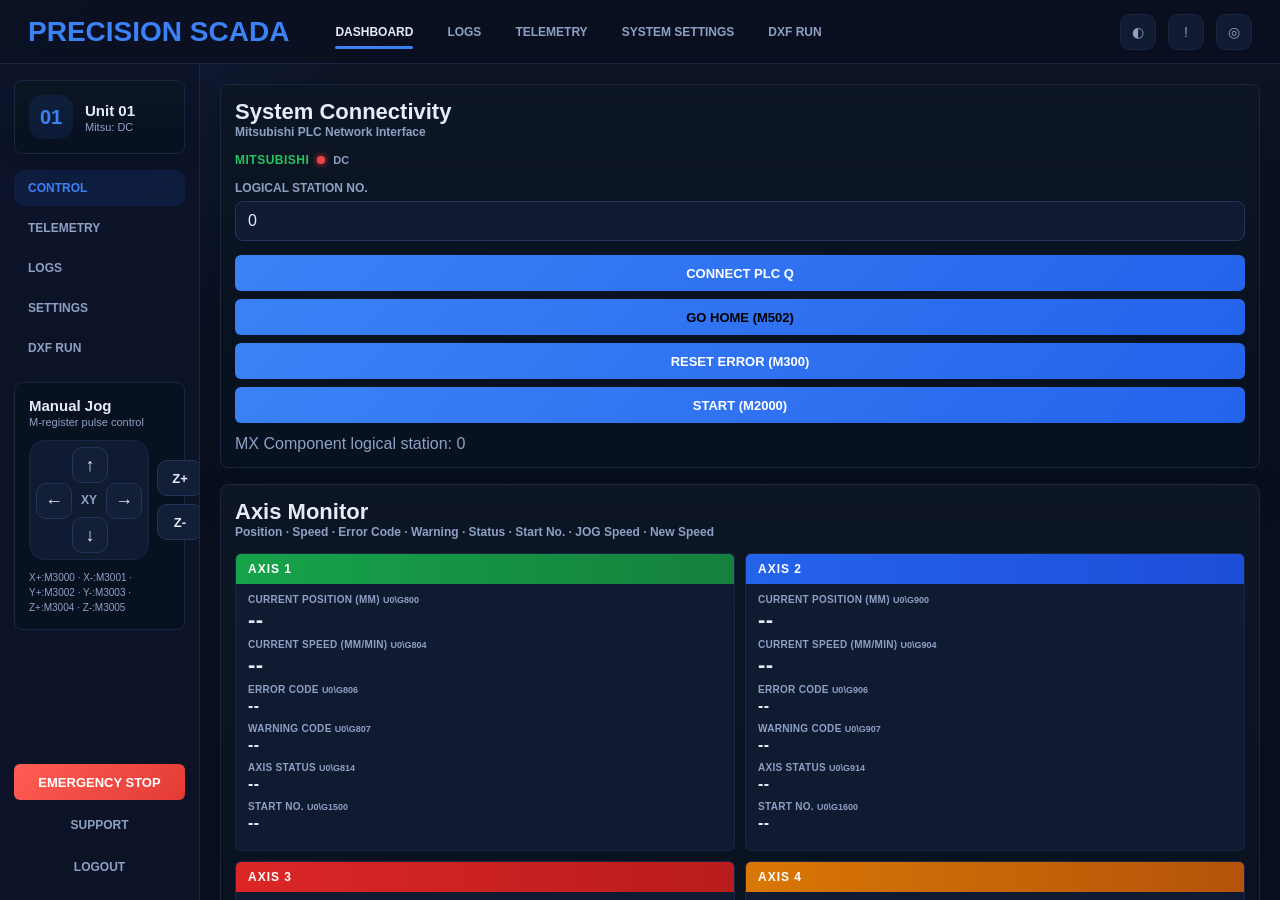
==== commit c940259c: "2/5" ====
--- a/test1/ui/index.html
+++ b/test1/ui/index.html
@@ -64,13 +64,7 @@
         </div>
         <div class="jog-addr-info">X+:M3000 · X-:M3001 · Y+:M3002 · Y-:M3003 ·
           Z+:M3004 · Z-:M3005</div>
-        <div class="jog-distance-container" style="margin-top: 12px; padding: 0 12px;">
-          <label class="field-label" style="font-size: 10px; margin-bottom: 4px; color: var(--muted);">JOG SPEED (D406 - cm/min)</label>
-          <div style="display: flex; gap: 4px;">
-            <input id="jog-speed-input" class="text-input compact" type="number" value="1000" step="0.001" style="flex: 1;">
-            <button id="set-jog-speed-btn" class="primary-button compact" style="min-width: 60px;">SET</button>
-          </div>
-        </div>
+
       </div>
 
       <div class="sidebar-footer">
@@ -102,9 +96,14 @@
               <label class="field-label" for="plc-station">LOGICAL STATION NO.</label>
               <input id="plc-station" class="text-input" type="number" value="0">
               <button id="connect-button" class="primary-button full-width connect-btn-q">CONNECT PLC Q</button>
-              <button id="go-home-btn" class="primary-button full-width" style="margin-top: 8px; background-color: var(--warning-color, #eab308); color: black; border: none;">GO HOME (M502)</button>
-              <button id="reset-error-btn" class="primary-button full-width" style="margin-top: 8px; background-color: #ef4444; color: white; border: none;">RESET ERROR (M300)</button>
-              <button id="start-btn" class="primary-button full-width" style="margin-top: 8px; background-color: #22c55e; color: white; border: none;">START (M2000)</button>
+              <button id="go-home-btn" class="primary-button full-width"
+                style="margin-top: 8px; background-color: var(--warning-color, #eab308); color: black; border: none;">GO
+                HOME (M502)</button>
+              <button id="reset-error-btn" class="primary-button full-width"
+                style="margin-top: 8px; background-color: #ef4444; color: white; border: none;">RESET ERROR
+                (M300)</button>
+              <button id="start-btn" class="primary-button full-width"
+                style="margin-top: 8px; background-color: #22c55e; color: white; border: none;">START (M2000)</button>
             </div>
 
             <div id="connection-meta" class="muted-text" style="margin-top:12px;">MX Component logical station: 0</div>
@@ -115,7 +114,8 @@
             <div class="panel-header">
               <div>
                 <div class="panel-title">Axis Monitor</div>
-                <div class="panel-subtitle">Position · Speed · Error Code · Warning · Status · Start No. · JOG Speed · New Speed</div>
+                <div class="panel-subtitle">Position · Speed · Error Code · Warning · Status · Start No. · JOG Speed ·
+                  New Speed</div>
               </div>
             </div>
             <div class="axis-grid" id="axis-grid">
@@ -180,10 +180,12 @@
               <div class="panel-subtitle">Live D registers and Un\\Gx buffers</div>
             </div>
           </div>
-          
+
           <div class="telemetry-actions" style="margin-bottom: 12px; display:flex; gap:8px; align-items:center;">
-            <input id="telemetry-add-path" class="text-input compact" type="text" placeholder="Add address: D100, M10, U0\G800..." style="flex: 1;" />
-            <input id="telemetry-add-len" class="text-input compact" type="number" placeholder="Length (if U\G)" value="1" style="width: 130px;" />
+            <input id="telemetry-add-path" class="text-input compact" type="text"
+              placeholder="Add address: D100, M10, U0\G800..." style="flex: 1;" />
+            <input id="telemetry-add-len" class="text-input compact" type="number" placeholder="Length (if U\G)"
+              value="1" style="width: 130px;" />
             <button id="telemetry-add-btn" class="primary-button compact">Add to List</button>
           </div>
 
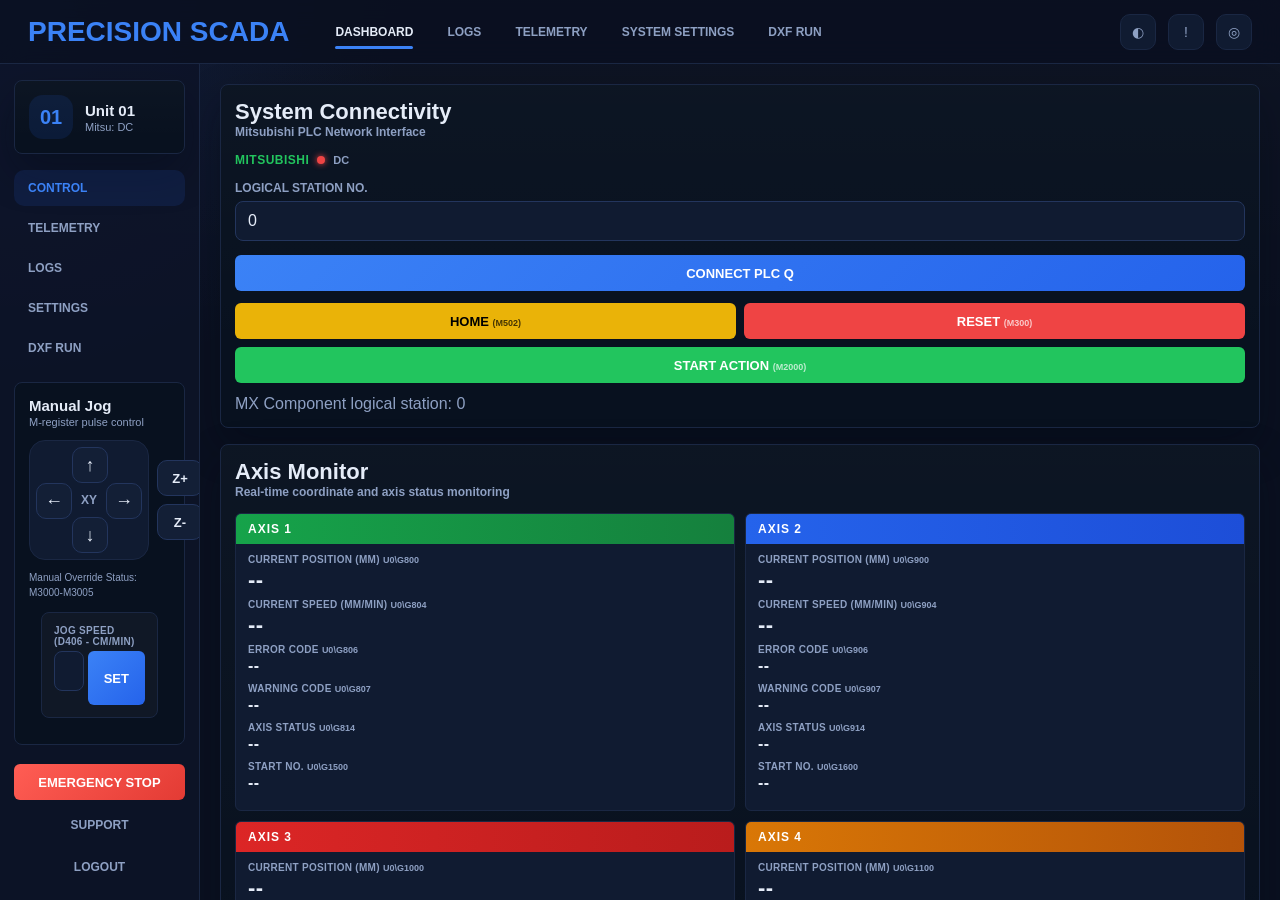
==== commit a0fc3665: "1.1" ====
--- a/test1/ui/index.html
+++ b/test1/ui/index.html
@@ -62,9 +62,14 @@
             <button class="jog-btn-sm z" data-jog-offset="5">Z-</button>
           </div>
         </div>
-        <div class="jog-addr-info">X+:M3000 · X-:M3001 · Y+:M3002 · Y-:M3003 ·
-          Z+:M3004 · Z-:M3005</div>
-
+        <div class="jog-addr-info">Manual Override Status: M3000-M3005</div>
+        <div class="jog-speed-card" style="margin: 12px; padding: 12px; background: rgba(255,255,255,0.03); border-radius: 8px; border: 1px solid var(--border);">
+          <div class="axis-field-label" style="font-size: 10px; color: var(--muted); margin-bottom: 4px;">JOG SPEED (D406 - cm/min)</div>
+          <div style="display: flex; gap: 4px;">
+            <input id="jog-speed-input" class="text-input compact" type="number" value="1000" step="0.001" style="flex: 1;">
+            <button id="set-jog-speed-btn" class="primary-button compact" style="min-width: 50px;">SET</button>
+          </div>
+        </div>
       </div>
 
       <div class="sidebar-footer">
@@ -96,14 +101,12 @@
               <label class="field-label" for="plc-station">LOGICAL STATION NO.</label>
               <input id="plc-station" class="text-input" type="number" value="0">
               <button id="connect-button" class="primary-button full-width connect-btn-q">CONNECT PLC Q</button>
-              <button id="go-home-btn" class="primary-button full-width"
-                style="margin-top: 8px; background-color: var(--warning-color, #eab308); color: black; border: none;">GO
-                HOME (M502)</button>
-              <button id="reset-error-btn" class="primary-button full-width"
-                style="margin-top: 8px; background-color: #ef4444; color: white; border: none;">RESET ERROR
-                (M300)</button>
-              <button id="start-btn" class="primary-button full-width"
-                style="margin-top: 8px; background-color: #22c55e; color: white; border: none;">START (M2000)</button>
+              
+              <div style="display: grid; grid-template-columns: 1fr 1fr; gap: 8px; margin-top: 12px;">
+                <button id="go-home-btn" class="primary-button compact" style="background: var(--warning-color, #eab308); color: black;">HOME <span style="font-size:9px;opacity:0.7">(M502)</span></button>
+                <button id="reset-error-btn" class="primary-button compact" style="background: #ef4444; color: white;">RESET <span style="font-size:9px;opacity:0.7">(M300)</span></button>
+              </div>
+              <button id="start-btn" class="primary-button full-width" style="margin-top: 8px; background: #22c55e; color: white;">START ACTION <span style="font-size:9px;opacity:0.7">(M2000)</span></button>
             </div>
 
             <div id="connection-meta" class="muted-text" style="margin-top:12px;">MX Component logical station: 0</div>
@@ -114,8 +117,7 @@
             <div class="panel-header">
               <div>
                 <div class="panel-title">Axis Monitor</div>
-                <div class="panel-subtitle">Position · Speed · Error Code · Warning · Status · Start No. · JOG Speed ·
-                  New Speed</div>
+                <div class="panel-subtitle">Real-time coordinate and axis status monitoring</div>
               </div>
             </div>
             <div class="axis-grid" id="axis-grid">
@@ -190,18 +192,13 @@
           </div>
 
           <div id="telemetry-content" class="telemetry-content">
-            <!-- content populated by app.js renderTelemetry() -->
             <div class="telemetry-empty">No telemetry data. Connect PLC to activate.</div>
           </div>
-
           <div class="telemetry-actions" style="margin-top:12px; display:flex; gap:8px; align-items:center;">
-            <input id="write-buffer-path" class="text-input compact" type="text" placeholder="D100, M10, U0\G2006..."
-              value="D100" style="width:240px;" />
-            <input id="write-buffer-value" class="text-input compact" type="number" placeholder="Value" value="12345"
-              style="width:140px;" />
+            <input id="write-buffer-path" class="text-input compact" type="text" placeholder="D100, M10, U0\G2006..." value="D100" style="width:240px;" />
+            <input id="write-buffer-value" class="text-input compact" type="number" placeholder="Value" value="12345" style="width:140px;" />
             <button id="write-buffer-button" class="primary-button compact">Write Data</button>
           </div>
-        </div>
       </section>
 
       <!-- ========== DXF RUN ========== -->
